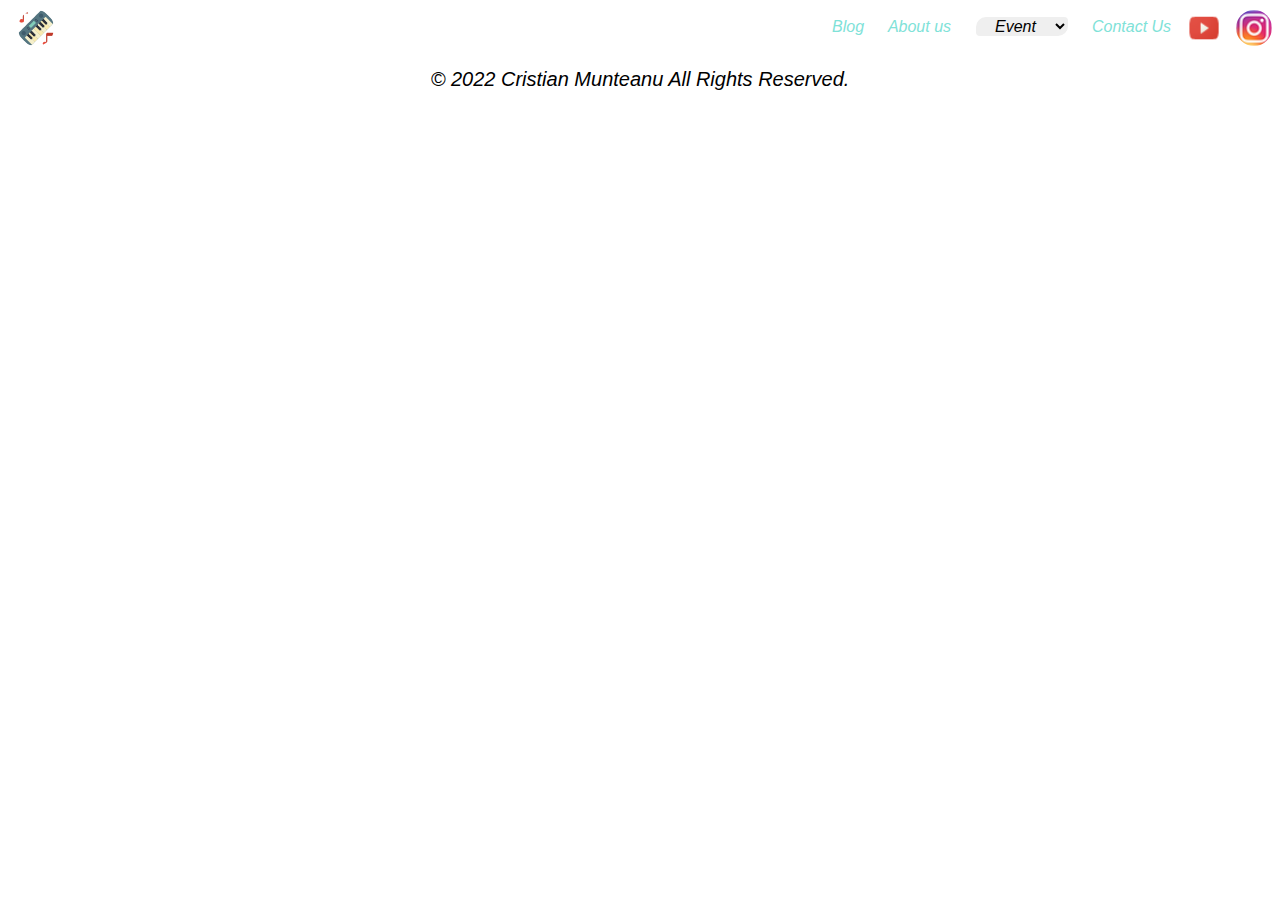
==== about.html @ 234a8334 "First commit" ====
<!DOCTYPE html>
<html lang="en">
    <head>
        <title>Ben Choy Pianist</title>
        <link rel="icon" type="image/png" sizes="32x32" href="./images/keyboard.png">
        <meta charset="uft-8">
        <meta name="viewpoint" content="initial-scale-1, width=device-width">
        <meta name=viewpoint content="width=700">
        <link rel="stylesheet" href="styles/layout.css" type="text/css">
        <link rel="stylesheet" href="styles/main.css" type="text/css">
    </head>
    <body>
        <nav class="navigation">
            <div class="navigation-left-section">
                <a href="main.html"><img src="images/logo_key.png" id="logo_keyboard" alt="keyboad_logo"></a>
            </div>
            <div id="navigation-right-section">
                <a id="navigation-blog" href="blog.html"><span class="option-blog">Blog</span></a>
                <a id="navigation-about" href="about.html"><span class="option-about">About us</span></a>
                <select class="navigation-select" onchange="location = this.value;">
                    <option disabled selected hidden value="main.html"><span id="option-event">Event</span></option>
                    <option value="./party.html"><span id=option-party>Party</span></option>
                    <option value="./corporate.html"><span id="option-corporate">Corporate</span></option>
                    <option value="./wedding.html"><span id="option-wedding">Wedding</span></option>
                </select>
                <a class="" href="contact.html"><span class="">Contact Us</span></a>
                <a class="social_media_links" href="https://www.youtube.com/channel/UCkjlNu3hy20AAdfWMapa5SA" target="_blank"><img src="images/youtube.png"></a>
                <a class="social_media_links" href="https://www.instagram.com/benchoypianist/" target="_blank"><img src="images/instagram.png"></a>
            </div>
        </nav>

        <footer >
            <p id="footer">&copy; 2022 <a href="https://github.com/cristian341" id="footer-link" target="_blank">Cristian Munteanu</a> All Rights Reserved.</p>
        </footer>
    </body>
</html>
---- styles/layout.css ----
.body{

    border: 0px;

    background-color: black;

    background-image: url("background_img.jpg");

    background-repeat: no-repeat;

    background-size: cover;

    height: 100vh;

}


.navigation{
    display: flex;
    flex-direction: row;
    justify-content: space-between;
    height: 40px;
    align-items: center;
    font-family: sans-serif;
    font-style: oblique;
}
/* #navigation-left-section{

} */

#logo_keyboard{
    width: 36px;
    border-radius: 20px;
    margin-left: 10px;
    vertical-align: middle;
}
.social_media_links img{
    width: 36px;
    border-radius: 20px;
    margin-left: 10px;
    vertical-align: middle;
}

#navigation-right-section span{
    text-align: center;
    font-family: sans-serif;
    font-style: oblique;
    color:rgb(128, 226, 216)
}

.navigation-select{
    margin-right: 20px;
    /* background-color: rgb(128, 226, 216); */
    text-align: center;
    font-family: sans-serif;
    font-style: oblique;
    border-radius: 10px 4px;
    font-size: 16px;
    cursor: pointer;
    border: 0;
}

a{
    cursor: pointer;
    text-decoration: none;
}
#footer{
    text-align: center;
    font-size: 20px;
    text-decoration: none;
    cursor: pointer;
    font-family: sans-serif;
    font-style: oblique;
}
#footer-link{
    color: black;
}
#footer-link:hover{
    color: rgb(249, 161, 161);
}

#navigation-blog{
    margin-right: 20px;
}
#navigation-about{
    margin-right: 20px;
}
/* #option-blog{

}
#option-about{
    
}
#option-event{

}
#option-party{

}
#option-corporate{

} */
#option-wedding{
    text-decoration: dotted;
}
.background_image{
    width: 100vw;
    height: 100vh;
    object-fit: fill;
    z-index: 0;
    position: absolute;
}
---- styles/main.css ----
.container{
    margin-top: 10px;
    width: 400px;
    height: 270px;
    display: inline-block;
    align-items: center;
    border-radius: 20px;

}
.img{
    border-radius: 20px;
}


.swiper-slide img{
    width: 100%;
    border-radius: 20px;

}
.swiper .swiper-button-prev, .swiper .swiper-button-next{
    color: wheat;
}
.swiper .swiper-pagination-bullet-active{
    background-color: brown;
}

.body-layout{

}

.body-layout .about_me{
    display: inline-block;
    letter-spacing: normal;
    margin-top: 0;
    vertical-align: top;
}
/* @media screen and (min-width: 601px) {
    .body-layout {
        width: auto;
    }
}

@media screen and (max-width: 600px) {
    .body-layout .about_me {
      width: auto;
    }
  } */
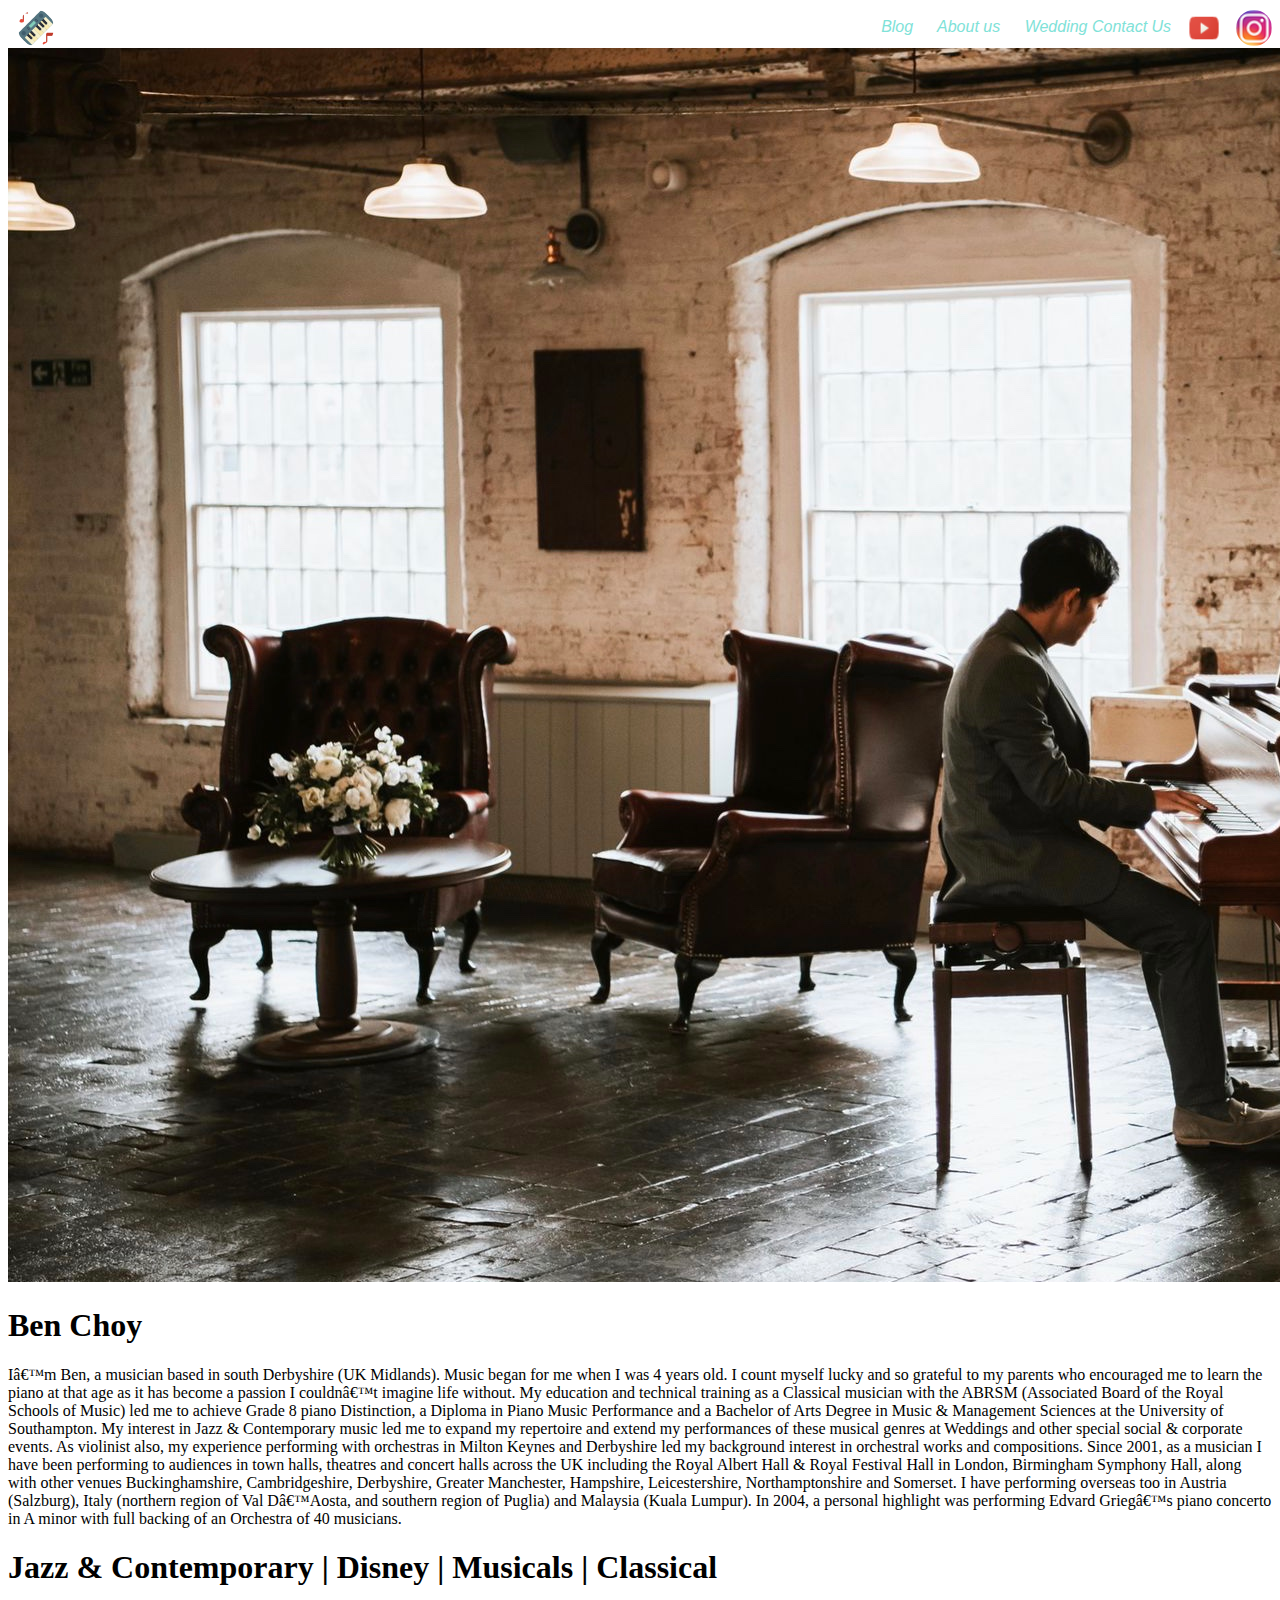
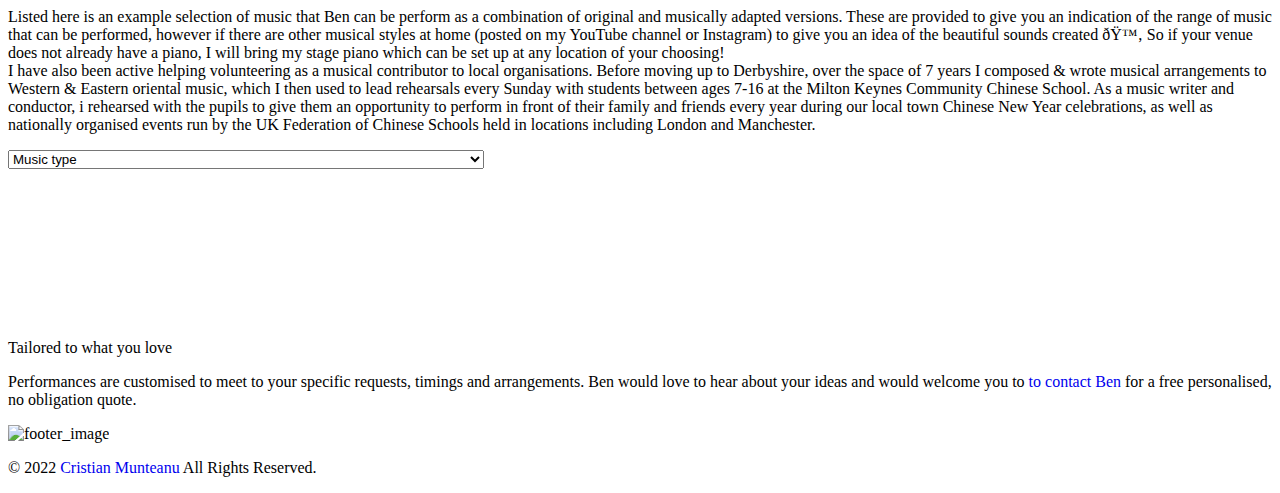
==== commit 65dd02a5: "fix error" ====
--- a/about.html
+++ b/about.html
@@ -4,33 +4,118 @@
         <title>Ben Choy Pianist</title>
         <link rel="icon" type="image/png" sizes="32x32" href="./images/keyboard.png">
         <meta charset="uft-8">
-        <meta name="viewpoint" content="initial-scale-1, width=device-width">
-        <meta name=viewpoint content="width=700">
+        <meta name=viewpoint content="width=device-width, initial-scale-1.0">
         <link rel="stylesheet" href="styles/layout.css" type="text/css">
-        <link rel="stylesheet" href="styles/main.css" type="text/css">
+        <link rel="stylesheet" href="styles/about.css" type="text/css">
+        <link rel="stylesheet" href="https://cdn.jsdelivr.net/npm/swiper@8/swiper-bundle.min.css"/>
     </head>
     <body>
         <nav class="navigation">
             <div class="navigation-left-section">
-                <a href="main.html"><img src="images/logo_key.png" id="logo_keyboard" alt="keyboad_logo"></a>
+                <a href="index.html"><img src="images/logo_key.png" id="logo_keyboard" alt="keyboad_logo"></a>
             </div>
             <div id="navigation-right-section">
                 <a id="navigation-blog" href="blog.html"><span class="option-blog">Blog</span></a>
                 <a id="navigation-about" href="about.html"><span class="option-about">About us</span></a>
-                <select class="navigation-select" onchange="location = this.value;">
-                    <option disabled selected hidden value="main.html"><span id="option-event">Event</span></option>
-                    <option value="./party.html"><span id=option-party>Party</span></option>
-                    <option value="./corporate.html"><span id="option-corporate">Corporate</span></option>
-                    <option value="./wedding.html"><span id="option-wedding">Wedding</span></option>
-                </select>
+                <a id="navigation-wedding" href="wedding.html"><span class="option-wedding">Wedding</span></a>
                 <a class="" href="contact.html"><span class="">Contact Us</span></a>
                 <a class="social_media_links" href="https://www.youtube.com/channel/UCkjlNu3hy20AAdfWMapa5SA" target="_blank"><img src="images/youtube.png"></a>
                 <a class="social_media_links" href="https://www.instagram.com/benchoypianist/" target="_blank"><img src="images/instagram.png"></a>
             </div>
         </nav>
-
-        <footer >
-            <p id="footer">&copy; 2022 <a href="https://github.com/cristian341" id="footer-link" target="_blank">Cristian Munteanu</a> All Rights Reserved.</p>
+        <!--Body Layout-->
+        <div class="body_layout">
+            <!--First P1-->
+            <div class="ben_bio">
+                <div>
+                    <img src="images/ben_piano.jpeg" alt="ben pianist" id="ben_picture">
+                </div>
+                <div class="ben_bio_info">
+                    <h1>Ben Choy</h1>
+                    <p>I’m Ben, a musician based in south Derbyshire (UK Midlands).
+                    Music began for me when I was 4 years old. I count myself lucky and so grateful to my parents who encouraged me to learn
+                    the piano at that age as it has become a passion I couldn’t imagine life without.
+                    My education and technical training as a Classical musician with the ABRSM (Associated Board of the Royal Schools of
+                    Music) led me to achieve Grade 8 piano Distinction, a Diploma in Piano Music Performance and a Bachelor of Arts Degree
+                    in Music & Management Sciences at the University of Southampton. My interest in Jazz & Contemporary music led me to
+                    expand my repertoire and extend my performances of these musical genres at Weddings and other special social & corporate
+                    events. As violinist also, my experience performing with orchestras in Milton Keynes and Derbyshire led my background
+                    interest in orchestral works and compositions.
+                    Since 2001, as a musician I have been performing to audiences in town halls, theatres and concert halls across the UK
+                    including the Royal Albert Hall & Royal Festival Hall in London, Birmingham Symphony Hall, along with other venues
+                    Buckinghamshire, Cambridgeshire, Derbyshire, Greater Manchester, Hampshire, Leicestershire, Northamptonshire and
+                    Somerset. I have performing overseas too in Austria (Salzburg), Italy (northern region of Val D’Aosta, and southern
+                    region of Puglia) and Malaysia (Kuala Lumpur). In 2004, a personal highlight was performing Edvard Grieg’s piano
+                    concerto in A minor with full backing of an Orchestra of 40 musicians.
+                    </p>
+                </div>
+            </div>
+            <!--Second P-->
+            <div class="music_list">
+                <h1>Jazz & Contemporary | Disney | Musicals | Classical</h1>
+                <!--Option with the music list-->
+                <div class="info_example">
+                    <div class="info_p">
+                        <p>
+                            Listed here is an example selection of music that Ben can be perform as a combination of original and musically adapted
+                            versions. These are provided to give you an indication of the range of music that can be performed, however if there are
+                            other musical styles at home (posted on my YouTube channel or Instagram) to give you an idea of the beautiful sounds
+                            created 🙂 So if your venue does not already have a piano, I will bring my stage piano which can be set up at any
+                            location of your choosing!<br>
+                            I have also been active helping volunteering as a musical contributor to local organisations. Before moving up to
+                            Derbyshire, over the space of 7 years I composed & wrote musical arrangements to Western & Eastern oriental music, which
+                            I then used to lead rehearsals every Sunday with students between ages 7-16 at the Milton Keynes Community Chinese
+                            School. As a music writer and conductor, i rehearsed with the pupils to give them an opportunity to perform in front of
+                            their family and friends every year during our local town Chinese New Year celebrations, as well as nationally organised
+                            events run by the UK Federation of Chinese Schools held in locations including London and Manchester.
+                        </p>
+                        <div class="selector">
+                            <select id="music_list_selector">
+                                <option disabled selected hidden>Music type</option>
+                                <optgroup label="Jazz & Contemporary">
+                                    <option>Adele (Make you feel my love)</option>
+                                    <option>Aerosmith (I don’t want to miss a thing)</option>
+                                    <option>Alicia Keys (If I ain’t got you)</option>
+                                    <option>Audrey Hepburn (Moon river)</option>
+                                    <option>Barry Manilow (Mandy)</option>
+                                </optgroup>
+                                <optgroup label="Disney">
+                                    <option>Aladdin (A whole new world)</option>
+                                    <option>Beauty & The Beast (Theme, Be our guest)</option>
+                                    <option>Frozen (Let it go)</option>
+                                    <option>It’s a Small World (Theme)</option>
+                                    <option>Pinocchio (When you wish upon a star).</option>
+                                </optgroup>
+                                <optgroup label="Musicals">
+                                    <option>Annie (Tomorrow)</option>
+                                    <option>Carousel (You’ll never walk alone)</option>
+                                    <option>Cats (Memory)</option>
+                                    <option>Evita (Don’t cry for me Argentina)</option>
+                                    <option>Glee (Don’t stop believin’)</option>
+                                </optgroup>
+                                <optgroup label="Classical: Romantic, Impressionist & Operatic">
+                                    <option>Andrea Bocelli (Perfect Symphony, The Prayer, Bésame Mucho)</option>
+                                    <option>Antonin Dvorák (Symphony no.9 in E minor ‘From the New World’)</option>
+                                    <option>Camille Saint-Saëns (Carnival of the Animals: The Swan)</option>
+                                    <option>Claude Debussy (Clair de lune, Arabesque, Girl with the Flaxen hair)</option>
+                                    <option>Craig Armstrong (Glasgow love theme from Love Actually)</option>
+                                </optgroup>
+                                </option>
+                            </select>
+                        </div>
+                    </div>
+                    <div class="ben_video">
+                        <iframe class="ben_video" src="https://www.youtube.com/embed/mGe8Tj7j-cE" title="@Ben Choy Pianist LIVE: Queen’s Hospital (Burton) performs Phantom of the Opera ‘All I Ask of You’" frameborder="0" allow="accelerometer; autoplay; clipboard-write; encrypted-media; gyroscope; picture-in-picture" allowfullscreen></iframe>
+                    </div>
+                </div>
+            </div>
+        </div>
+        <!--Footer Layout-->
+        <footer class="footer">
+            <p id="header">Tailored to what you love</p>
+            <p id="footer_contact">Performances are customised to meet to your specific requests, timings and arrangements. Ben would love to hear about your ideas and would welcome you to <a class="footer-link" href="./contact.html" target="_blank">to contact Ben</a> for a free personalised, no obligation quote.</p>
+            <img src="images/footer_img.webp" alt="footer_image">
+            <p id="footer_image">&copy; 2022 <a href="https://github.com/cristian341" class="footer-link" target="_blank">Cristian Munteanu</a> All Rights Reserved.</p>
         </footer>
     </body>
-</html>+</html> --- a/styles/layout.css
+++ b/styles/layout.css
@@ -1,16 +1,6 @@
 .body{
 
     border: 0px;
-
-    background-color: black;
-
-    background-image: url("background_img.jpg");
-
-    background-repeat: no-repeat;
-
-    background-size: cover;
-
-    height: 100vh;
 
 }
 
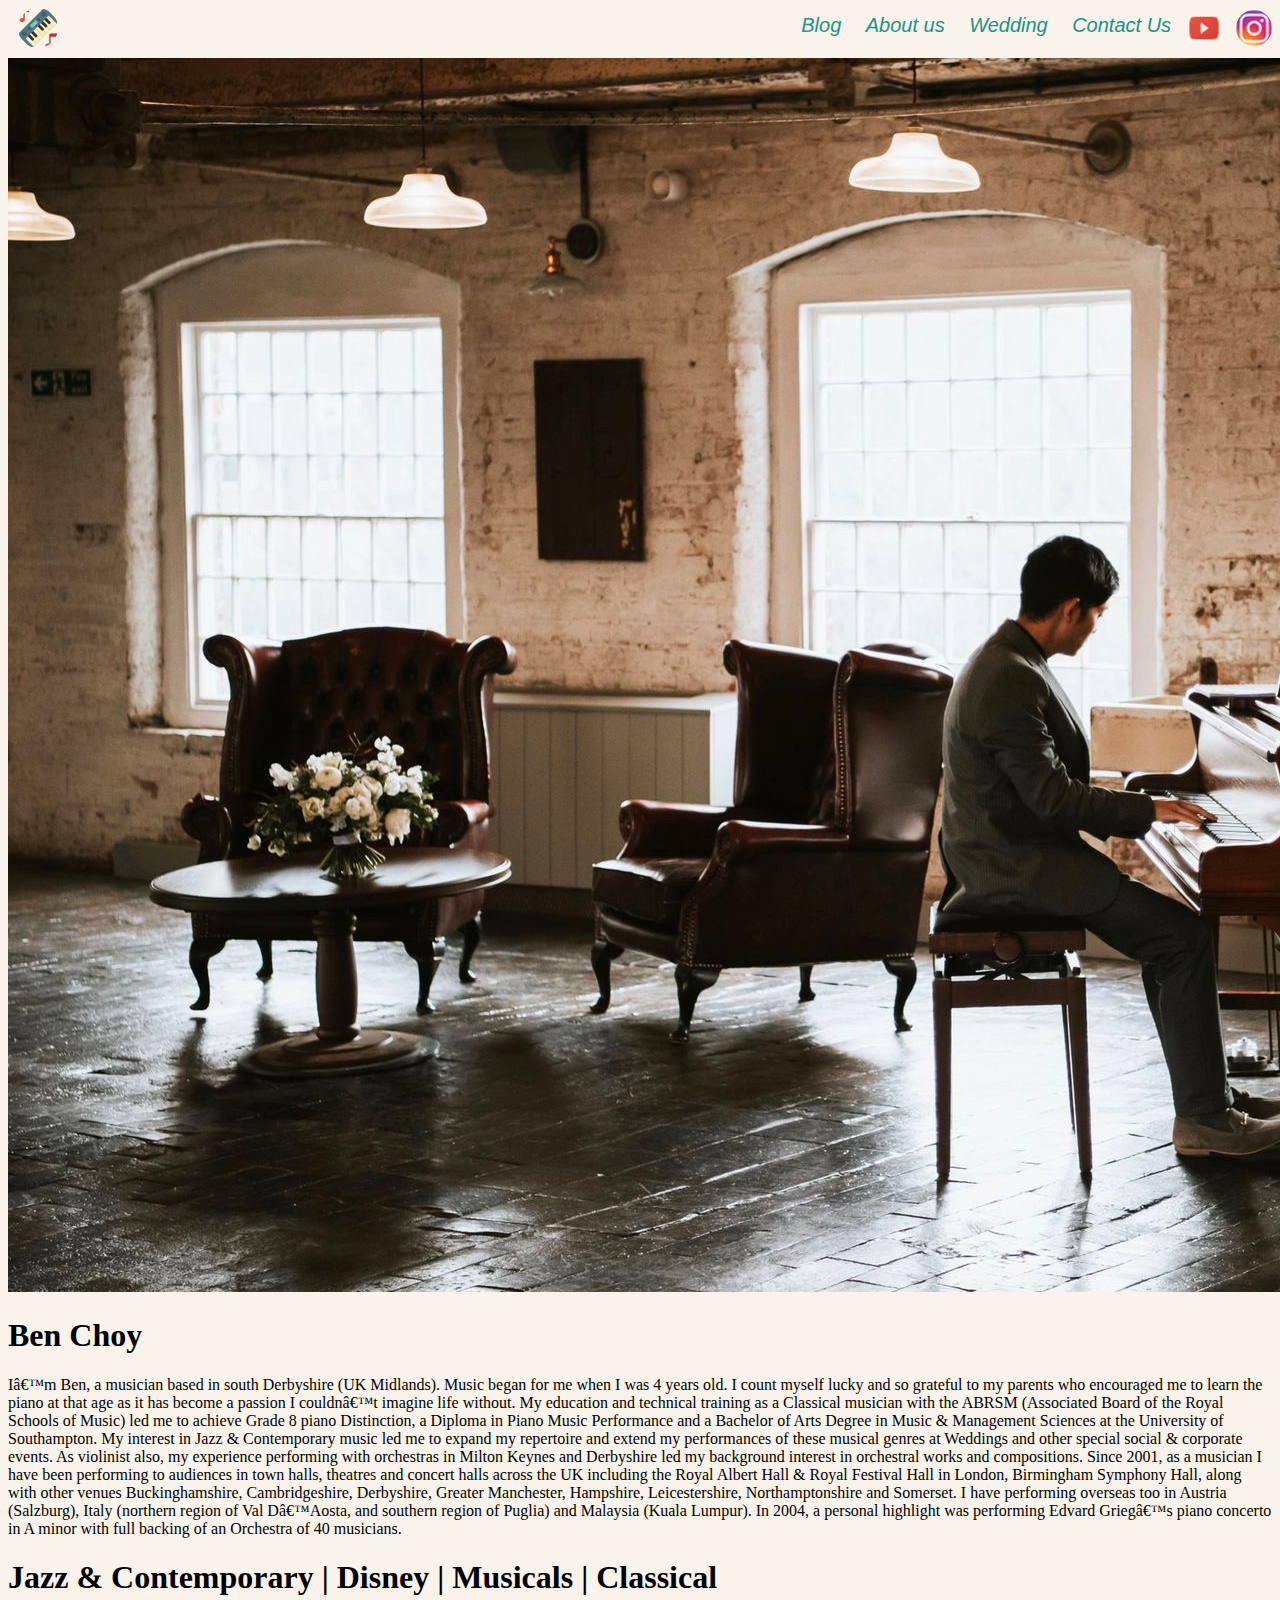
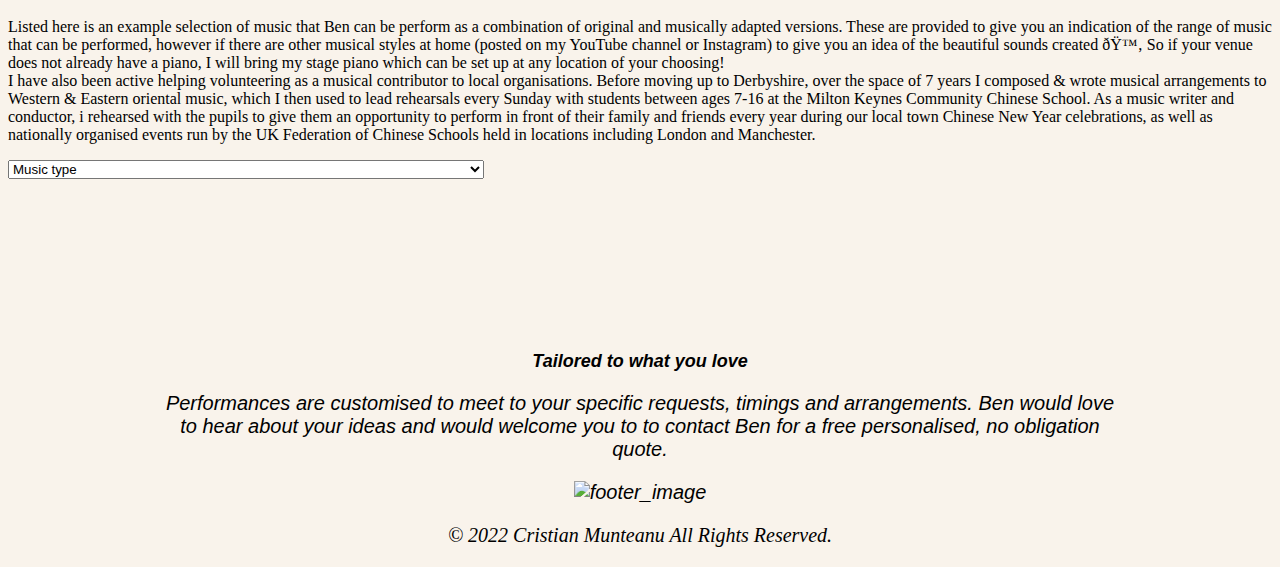
==== commit 7179ab15: "new <meta>" ====
--- a/about.html
+++ b/about.html
@@ -4,7 +4,8 @@
         <title>Ben Choy Pianist</title>
         <link rel="icon" type="image/png" sizes="32x32" href="./images/keyboard.png">
         <meta charset="uft-8">
-        <meta name=viewpoint content="width=device-width, initial-scale-1.0">
+        <meta name="viewport" content="width=device-width, initial-scale=1.0">
+        <meta name="description" content="Ben Choy wedding pianist.">
         <link rel="stylesheet" href="styles/layout.css" type="text/css">
         <link rel="stylesheet" href="styles/about.css" type="text/css">
         <link rel="stylesheet" href="https://cdn.jsdelivr.net/npm/swiper@8/swiper-bundle.min.css"/>
--- a/styles/layout.css
+++ b/styles/layout.css
@@ -1,9 +1,11 @@
-.body{
-
-    border: 0px;
+body{
+    background-color:rgb(249, 243, 235);
 
 }
-
+p{
+    font-family: Cambria, Cochin, Georgia, Times, 'Times New Roman', serif;
+    
+}
 
 .navigation{
     display: flex;
@@ -13,13 +15,11 @@
     align-items: center;
     font-family: sans-serif;
     font-style: oblique;
+    margin-bottom: 10px;
 }
-/* #navigation-left-section{
-
-} */
 
 #logo_keyboard{
-    width: 36px;
+    width: 40px;
     border-radius: 20px;
     margin-left: 10px;
     vertical-align: middle;
@@ -35,7 +35,8 @@
     text-align: center;
     font-family: sans-serif;
     font-style: oblique;
-    color:rgb(128, 226, 216)
+    font-size: 20px;
+    color:rgb(33, 146, 135)
 }
 
 .navigation-select{
@@ -47,25 +48,26 @@
     border-radius: 10px 4px;
     font-size: 16px;
     cursor: pointer;
-    border: 0;
+    border-width: 2px;
+    border-color: black;
 }
 
 a{
     cursor: pointer;
     text-decoration: none;
 }
-#footer{
+.footer{
     text-align: center;
     font-size: 20px;
     text-decoration: none;
-    cursor: pointer;
+    /* cursor: pointer; */
     font-family: sans-serif;
     font-style: oblique;
 }
-#footer-link{
+.footer-link{
     color: black;
 }
-#footer-link:hover{
+.footer-link:hover{
     color: rgb(249, 161, 161);
 }
 
@@ -75,31 +77,74 @@
 #navigation-about{
     margin-right: 20px;
 }
-/* #option-blog{
+#navigation-wedding{
+    margin-right: 20px;
+}
 
+
+.footer #header{
+    font-weight: bold;
+    font-size: large;
+    text-align: center;
+    font-family: sans-serif;
 }
-#option-about{
+.footer #footer_image{
+    text-align: center;
+}
+.footer  #footer_contact{
+    font-family: sans-serif;
+    font-style: italic;
+    justify-content: center;
     
-}
-#option-event{
-
-}
-#option-party{
-
-}
-#option-corporate{
-
-} */
-#option-wedding{
-    text-decoration: dotted;
-}
-.background_image{
-    width: 100vw;
-    height: 100vh;
-    object-fit: fill;
-    z-index: 0;
-    position: absolute;
+    padding-left: 150px;
+    padding-right: 150px;
 }
 
 
 
+@media screen and (max-width: 600px){
+    .footer #footer_contact{
+        font-size: 14px;
+    }
+    .footer #header{
+        font-size: 16px;
+    }
+    .navigation{
+        height: 60px;
+    }
+    
+    #logo_keyboard{
+        width: 20px;
+        border-radius: 20px;
+        margin-left: 5px;
+        vertical-align: middle;
+    }
+    .social_media_links img{
+        width: 34px;
+        border-radius: 20px;
+        margin-left: 5px;
+        vertical-align: middle;
+    }
+    
+    #navigation-right-section span{
+        text-align: center;
+        font-family: sans-serif;
+        font-style: oblique;
+        font-size: 20px;
+        color:rgb(33, 146, 135)
+    }
+    
+    .navigation-select{
+        margin-right: 20px;
+        /* background-color: rgb(128, 226, 216); */
+        text-align: center;
+        font-family: sans-serif;
+        font-style: oblique;
+        border-radius: 10px 4px;
+        font-size: 16px;
+        cursor: pointer;
+        border-width: 2px;
+        border-color: black;
+    }
+    
+}